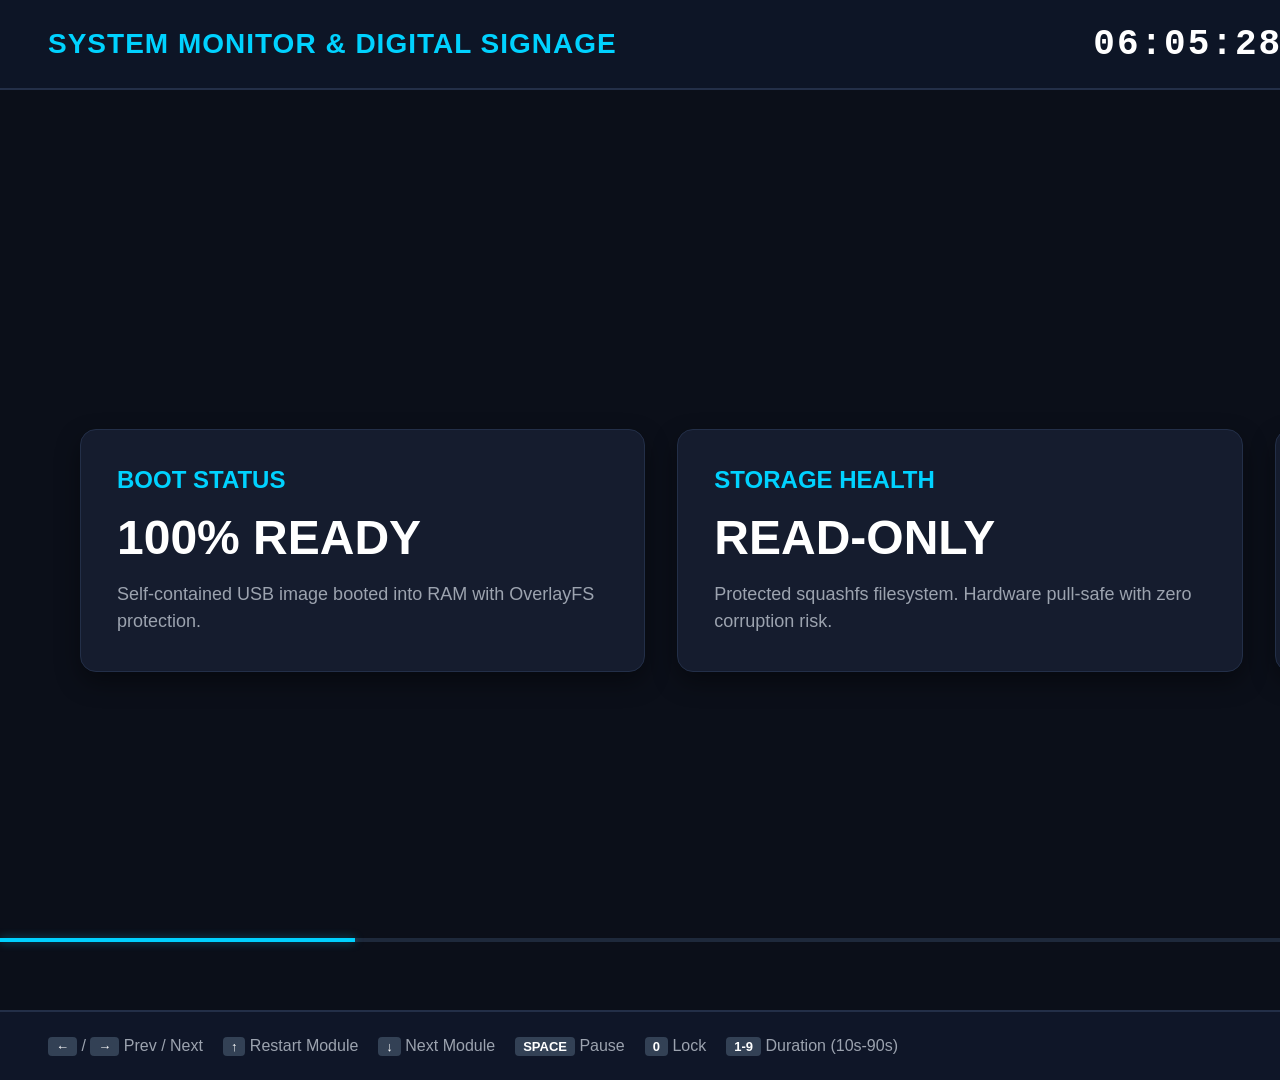
==== content/index.html @ 238fa0e2 "feat: initial commit for autonomous bootable web kiosk USB build system and digital signage display" ====
<!DOCTYPE html>
<html lang="en">
<head>
    <meta charset="UTF-8">
    <meta name="viewport" content="width=1920, height=1080, initial-scale=1.0, maximum-scale=1.0, user-scalable=no">
    <title>Autonomous Kiosk Display</title>
    <link rel="stylesheet" href="css/style.css">
</head>
<body>
    <!-- Top Bar -->
    <header class="kiosk-header">
        <div class="kiosk-title">SYSTEM MONITOR &amp; DIGITAL SIGNAGE</div>
        <div class="kiosk-clock" id="kiosk-clock">00<span class="colon-blink">:</span>00<span class="colon-blink">:</span>00</div>
        <div class="status-badge live" id="status-badge">LIVE (10s)</div>
    </header>

    <!-- Slide Viewport -->
    <main class="kiosk-viewport">
        <!-- Module A: Slide 1 -->
        <section class="slide active" data-module="system">
            <div class="card-grid">
                <div class="info-card">
                    <h3>BOOT STATUS</h3>
                    <div class="metric">100% READY</div>
                    <p>Self-contained USB image booted into RAM with OverlayFS protection.</p>
                </div>
                <div class="info-card">
                    <h3>STORAGE HEALTH</h3>
                    <div class="metric">READ-ONLY</div>
                    <p>Protected squashfs filesystem. Hardware pull-safe with zero corruption risk.</p>
                </div>
                <div class="info-card">
                    <h3>DISPLAY PIPELINE</h3>
                    <div class="metric">1080P 60FPS</div>
                    <p>Chromium kiosk engine with hardware acceleration and auto cursor hiding.</p>
                </div>
            </div>
        </section>

        <!-- Module A: Slide 2 -->
        <section class="slide" data-module="system">
            <div class="card-grid">
                <div class="info-card">
                    <h3>PARTITION SCHEME</h3>
                    <div class="metric">HYBRID DUAL</div>
                    <p>Partition 1: Boot/OS (ISO/SquashFS). Partition 2: KIOSKDATA (FAT32 user assets).</p>
                </div>
                <div class="info-card">
                    <h3>SYSTEM MEMORY</h3>
                    <div class="metric">TMPFS ACTIVE</div>
                    <p>All transient browser logs and caches are written exclusively to volatile RAM.</p>
                </div>
                <div class="info-card">
                    <h3>FAILOVER &amp; RECOVERY</h3>
                    <div class="metric">AUTO-RESTART</div>
                    <p>Process supervisor restarts browser immediately if terminated or crashed.</p>
                </div>
            </div>
        </section>

        <!-- Module B: Slide 3 -->
        <section class="slide" data-module="network">
            <div class="card-grid">
                <div class="info-card">
                    <h3>NETWORK ORCHESTRATION</h3>
                    <div class="metric">STANDALONE</div>
                    <p>Zero internet required. Built-in local web server delivers content directly.</p>
                </div>
                <div class="info-card">
                    <h3>REMOTE MANAGEMENT</h3>
                    <div class="metric">PORT 8080</div>
                    <p>Optional LAN access for administration and remote control triggers.</p>
                </div>
                <div class="info-card">
                    <h3>EXPANSION READY</h3>
                    <div class="metric">PLUG &amp; PLAY</div>
                    <p>Drop custom HTML, JS, and CSS files into the USB drive to update signage.</p>
                </div>
            </div>
        </section>

        <!-- Progress Bar Indicator -->
        <div class="progress-track">
            <div class="progress-fill" id="progress-fill"></div>
        </div>
    </main>

    <!-- Footer Controls Bar -->
    <footer class="kiosk-footer">
        <div class="footer-nav-help">
            <span><span class="key-tag">&larr;</span> / <span class="key-tag">&rarr;</span> Prev / Next</span>
            <span><span class="key-tag">&uarr;</span> Restart Module</span>
            <span><span class="key-tag">&darr;</span> Next Module</span>
            <span><span class="key-tag">SPACE</span> Pause</span>
            <span><span class="key-tag">0</span> Lock</span>
            <span><span class="key-tag">1-9</span> Duration (10s-90s)</span>
        </div>
        <div class="footer-shortcuts">
            <span><span class="key-tag">A</span> Admin</span>
            <span><span class="key-tag">R</span> Remote</span>
        </div>
    </footer>

    <script src="js/kiosk-controller.js"></script>
</body>
</html>
---- content/css/style.css ----
:root {
    --bg-primary: #0b0f19;
    --bg-card: #151c2e;
    --accent-blue: #00d2ff;
    --accent-glow: rgba(0, 210, 255, 0.4);
    --text-main: #f3f4f6;
    --text-muted: #9ca3af;
    --border-color: #232f48;
}

* {
    margin: 0;
    padding: 0;
    box-sizing: border-box;
    user-select: none;
}

body {
    width: 1920px;
    height: 1080px;
    overflow: hidden;
    background-color: var(--bg-primary);
    color: var(--text-main);
    font-family: -apple-system, BlinkMacSystemFont, "Segoe UI", Roboto, "Helvetica Neue", Arial, sans-serif;
    display: flex;
    flex-direction: column;
}

/* Header bar */
.kiosk-header {
    height: 90px;
    width: 100%;
    padding: 0 48px;
    display: flex;
    justify-content: space-between;
    align-items: center;
    border-bottom: 2px solid var(--border-color);
    background: rgba(15, 23, 42, 0.85);
    backdrop-filter: blur(10px);
}

.kiosk-title {
    font-size: 28px;
    font-weight: 700;
    letter-spacing: 1px;
    color: var(--accent-blue);
    white-space: nowrap;
    overflow: hidden;
    text-overflow: ellipsis;
}

/* Clock with blinking colon */
.kiosk-clock {
    font-family: "Courier New", Courier, monospace;
    font-size: 36px;
    font-weight: 700;
    letter-spacing: 2px;
    color: #ffffff;
    white-space: nowrap;
}

.colon-blink {
    animation: blink-animation 1s infinite;
}

@keyframes blink-animation {
    0%, 49% { opacity: 1; }
    50%, 100% { opacity: 0; }
}

/* Status indicator badge */
.status-badge {
    padding: 6px 16px;
    border-radius: 9999px;
    font-size: 14px;
    font-weight: 600;
    text-transform: uppercase;
    letter-spacing: 1px;
    white-space: nowrap;
    background: #1e293b;
    border: 1px solid var(--border-color);
    transition: all 0.2s ease;
}

.status-badge.live {
    color: #10b981;
    border-color: #059669;
}

.status-badge.paused {
    color: #f59e0b;
    border-color: #d97706;
}

.status-badge.locked {
    color: #ef4444;
    border-color: #dc2626;
}

/* Main presentation canvas */
.kiosk-viewport {
    position: relative;
    flex: 1;
    width: 100%;
    height: calc(1080px - 90px - 70px);
    overflow: hidden;
}

.slide {
    position: absolute;
    top: 0;
    left: 0;
    width: 100%;
    height: 100%;
    padding: 48px;
    display: none;
    opacity: 0;
    transition: opacity 0.4s ease-in-out;
}

.slide.active {
    display: flex;
    flex-direction: column;
    justify-content: center;
    align-items: center;
    opacity: 1;
}

.card-grid {
    display: grid;
    grid-template-columns: repeat(3, 1fr);
    gap: 32px;
    width: 100%;
    max-width: 1760px;
}

.info-card {
    background: var(--bg-card);
    border: 1px solid var(--border-color);
    border-radius: 16px;
    padding: 36px;
    display: flex;
    flex-direction: column;
    gap: 16px;
    box-shadow: 0 10px 25px rgba(0, 0, 0, 0.4);
}

.info-card h3 {
    font-size: 24px;
    color: var(--accent-blue);
    white-space: nowrap;
    overflow: hidden;
    text-overflow: ellipsis;
}

.info-card p {
    font-size: 18px;
    line-height: 1.5;
    color: var(--text-muted);
}

.info-card .metric {
    font-size: 48px;
    font-weight: 800;
    color: #ffffff;
    white-space: nowrap;
    overflow: hidden;
    text-overflow: ellipsis;
}

/* Footer / Progress bar */
.kiosk-footer {
    height: 70px;
    width: 100%;
    padding: 0 48px;
    display: flex;
    justify-content: space-between;
    align-items: center;
    border-top: 2px solid var(--border-color);
    background: rgba(15, 23, 42, 0.95);
    font-size: 16px;
    color: var(--text-muted);
    white-space: nowrap;
}

.footer-nav-help {
    display: flex;
    gap: 20px;
}

.key-tag {
    background: #334155;
    color: #ffffff;
    padding: 2px 8px;
    border-radius: 4px;
    font-size: 13px;
    font-weight: 700;
}

.progress-track {
    position: absolute;
    bottom: 68px;
    left: 0;
    width: 100%;
    height: 4px;
    background: #1e293b;
}

.progress-fill {
    height: 100%;
    width: 0%;
    background: var(--accent-blue);
    box-shadow: 0 0 10px var(--accent-glow);
    transition: width 0.1s linear;
}
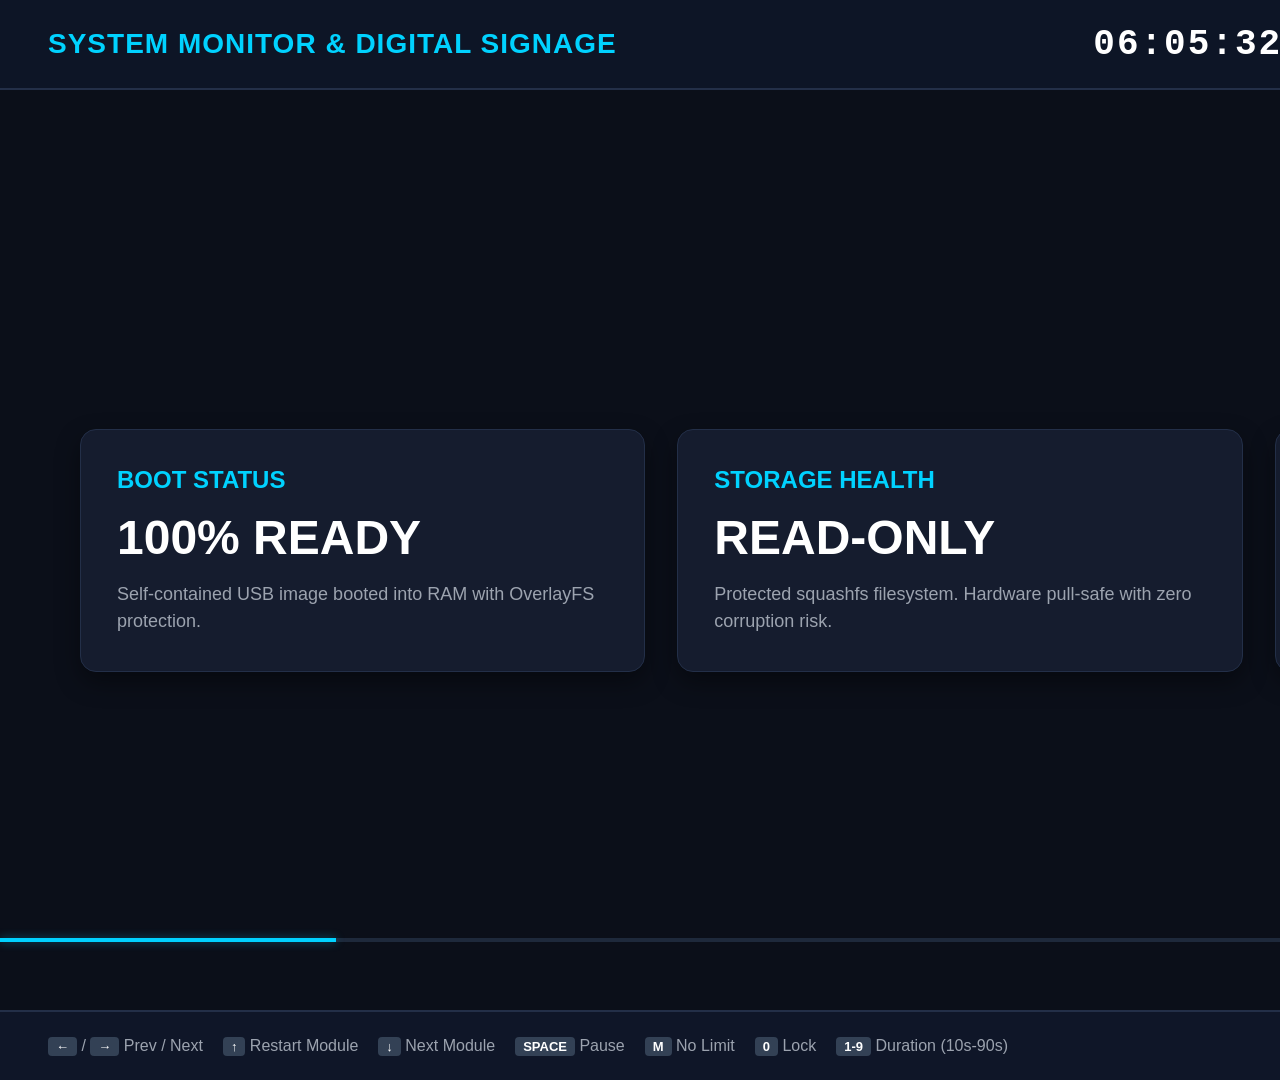
==== commit fab8df16: "feat: add no time limit (manual mode) on slides with M shortcut and admin setting" ====
--- a/content/index.html
+++ b/content/index.html
@@ -92,6 +92,7 @@
             <span><span class="key-tag">&uarr;</span> Restart Module</span>
             <span><span class="key-tag">&darr;</span> Next Module</span>
             <span><span class="key-tag">SPACE</span> Pause</span>
+            <span><span class="key-tag">M</span> No Limit</span>
             <span><span class="key-tag">0</span> Lock</span>
             <span><span class="key-tag">1-9</span> Duration (10s-90s)</span>
         </div>
--- a/content/css/style.css
+++ b/content/css/style.css
@@ -97,6 +97,11 @@
     border-color: #dc2626;
 }
 
+.status-badge.manual {
+    color: #38bdf8;
+    border-color: #0284c7;
+}
+
 /* Main presentation canvas */
 .kiosk-viewport {
     position: relative;
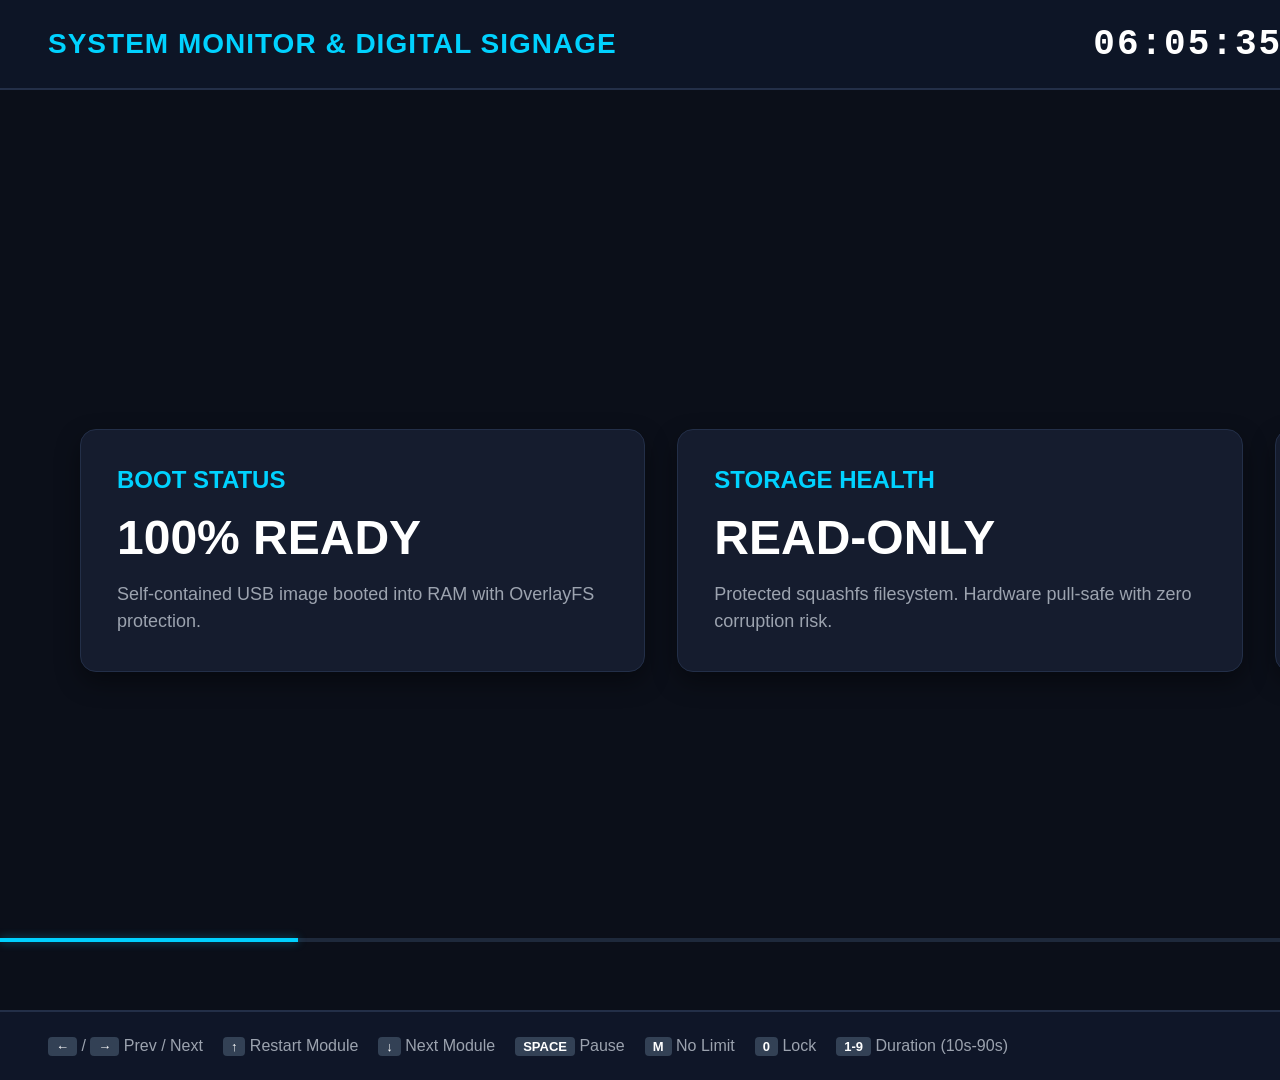
==== commit 9a1e6ab5: "feat: add multi-url slide rotator in admin and embed ct-wea1 weather project as default module" ====
--- a/content/index.html
+++ b/content/index.html
@@ -58,7 +58,12 @@
             </div>
         </section>
 
-        <!-- Module B: Slide 3 -->
+        <!-- Module B: Weather (ct-wea1) -->
+        <section class="slide" data-module="weather" style="padding: 0; width: 100%; height: 100%;">
+            <iframe src="weather.html" style="width: 100%; height: 100%; border: none; overflow: hidden; display: block;" title="Christchurch Weather Display"></iframe>
+        </section>
+
+        <!-- Module C: Network -->
         <section class="slide" data-module="network">
             <div class="card-grid">
                 <div class="info-card">
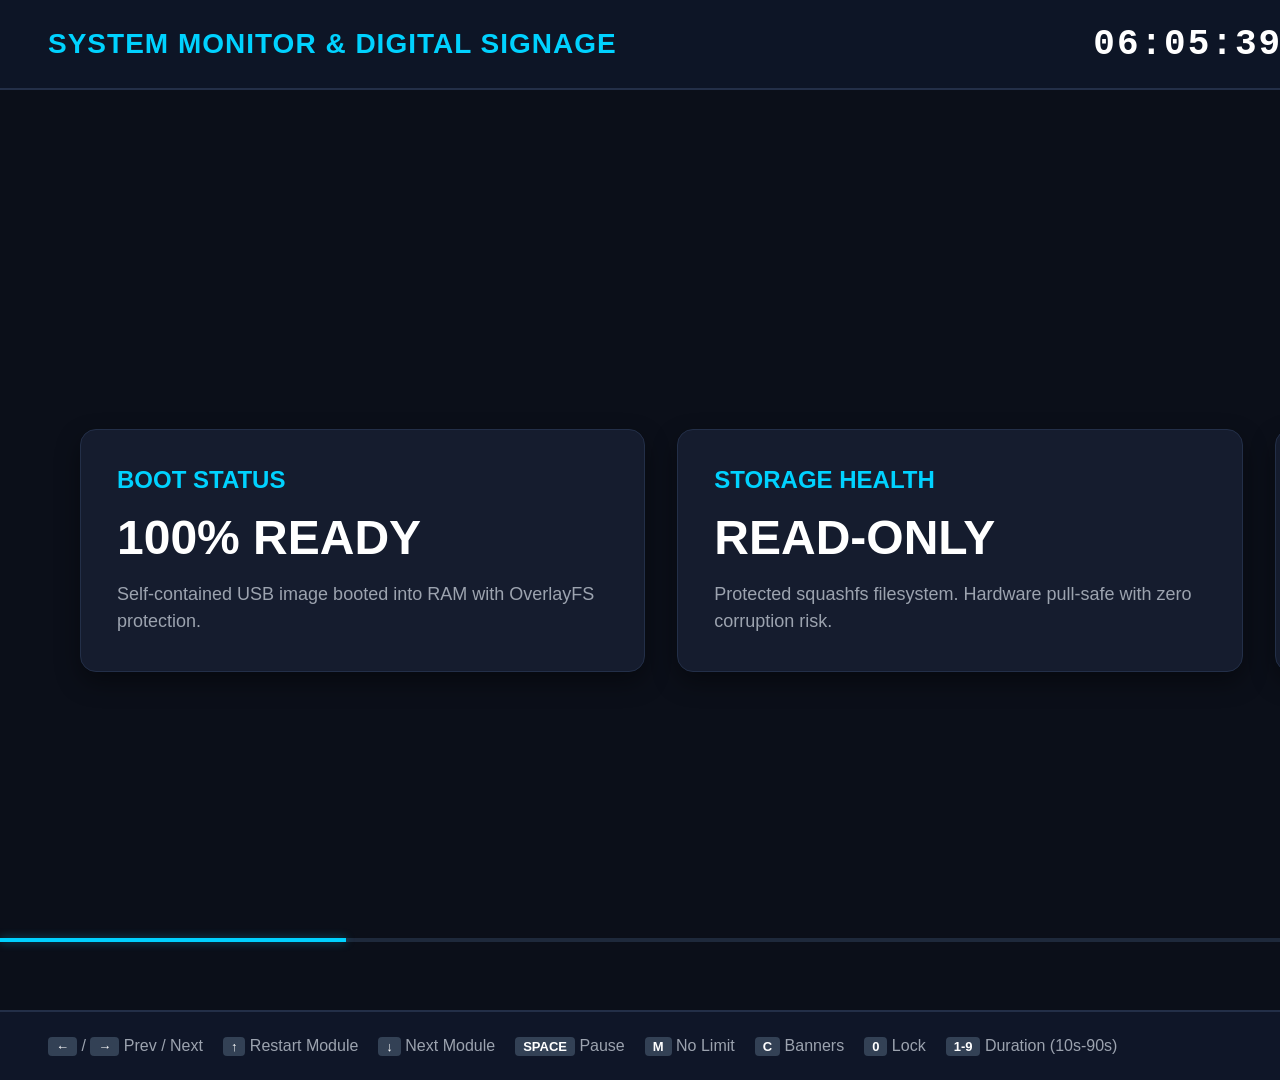
==== commit d16b9fc0: "feat: add 'C' keypress shortcut to hide top and bottom banners for clean fullscreen view" ====
--- a/content/index.html
+++ b/content/index.html
@@ -98,6 +98,7 @@
             <span><span class="key-tag">&darr;</span> Next Module</span>
             <span><span class="key-tag">SPACE</span> Pause</span>
             <span><span class="key-tag">M</span> No Limit</span>
+            <span><span class="key-tag">C</span> Banners</span>
             <span><span class="key-tag">0</span> Lock</span>
             <span><span class="key-tag">1-9</span> Duration (10s-90s)</span>
         </div>
--- a/content/css/style.css
+++ b/content/css/style.css
@@ -111,6 +111,17 @@
     overflow: hidden;
 }
 
+/* Clean Mode (Hide Top/Bottom Banners) */
+body.hide-banners .kiosk-header,
+body.hide-banners .kiosk-footer,
+body.hide-banners .progress-track {
+    display: none !important;
+}
+
+body.hide-banners .kiosk-viewport {
+    height: 1080px !important;
+}
+
 .slide {
     position: absolute;
     top: 0;
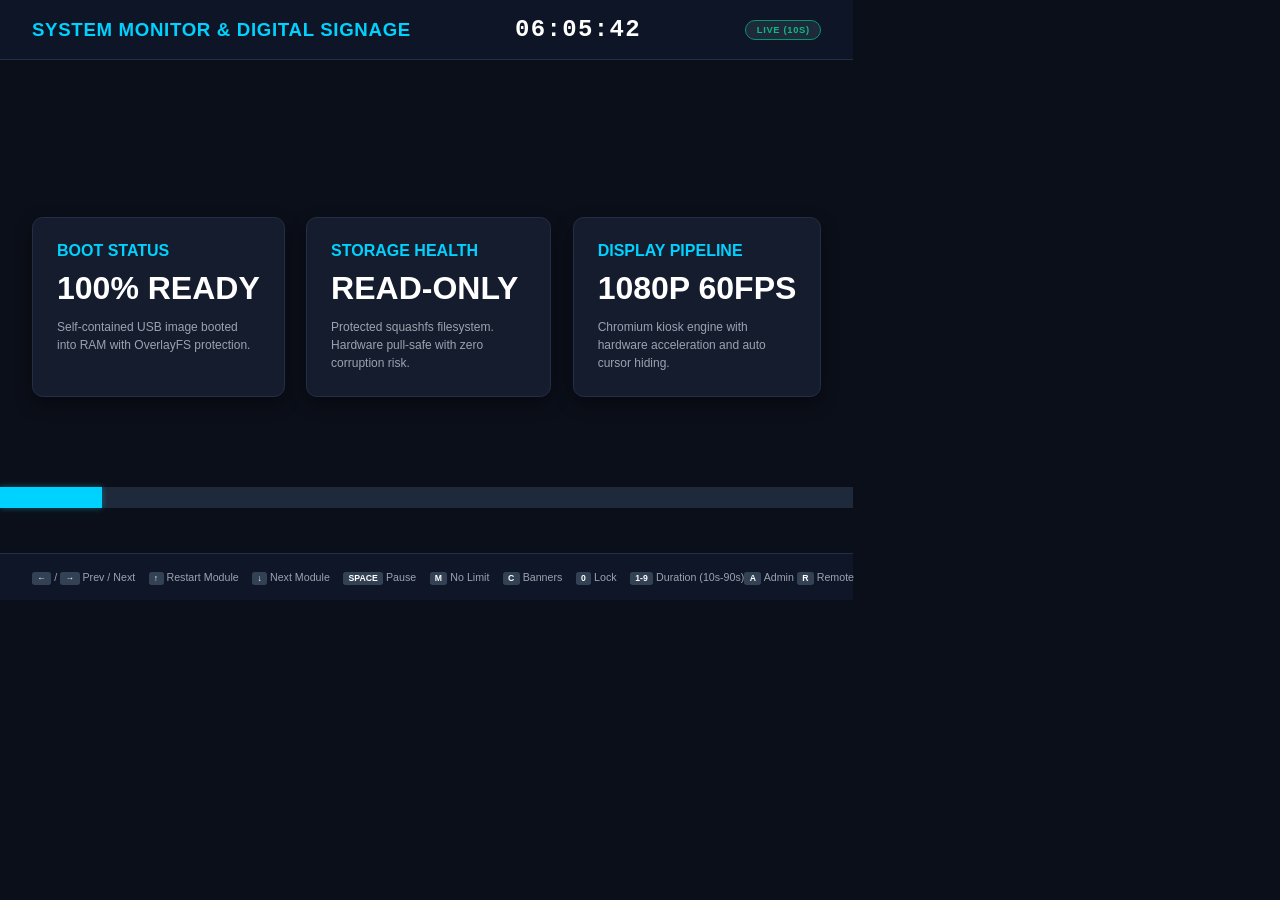
==== commit af3b2301: "fix(display): enforce 1080p GOP modes and dynamic viewport zoom scaling" ====
--- a/content/index.html
+++ b/content/index.html
@@ -2,7 +2,7 @@
 <html lang="en">
 <head>
     <meta charset="UTF-8">
-    <meta name="viewport" content="width=1920, height=1080, initial-scale=1.0, maximum-scale=1.0, user-scalable=no">
+    <meta name="viewport" content="width=device-width, initial-scale=1.0, maximum-scale=1.0, user-scalable=no">
     <title>Autonomous Kiosk Display</title>
     <link rel="stylesheet" href="css/style.css">
 </head>
--- a/content/css/style.css
+++ b/content/css/style.css
@@ -16,8 +16,10 @@
 }
 
 body {
-    width: 1920px;
-    height: 1080px;
+    width: 100vw;
+    height: 100vh;
+    max-width: 100vw;
+    max-height: 100vh;
     overflow: hidden;
     background-color: var(--bg-primary);
     color: var(--text-main);
@@ -107,7 +109,7 @@
     position: relative;
     flex: 1;
     width: 100%;
-    height: calc(1080px - 90px - 70px);
+    height: calc(100vh - 90px - 70px);
     overflow: hidden;
 }
 
@@ -119,7 +121,7 @@
 }
 
 body.hide-banners .kiosk-viewport {
-    height: 1080px !important;
+    height: 100vh !important;
 }
 
 .slide {
@@ -218,7 +220,7 @@
     bottom: 68px;
     left: 0;
     width: 100%;
-    height: 4px;
+    height: 32px;
     background: #1e293b;
 }
 
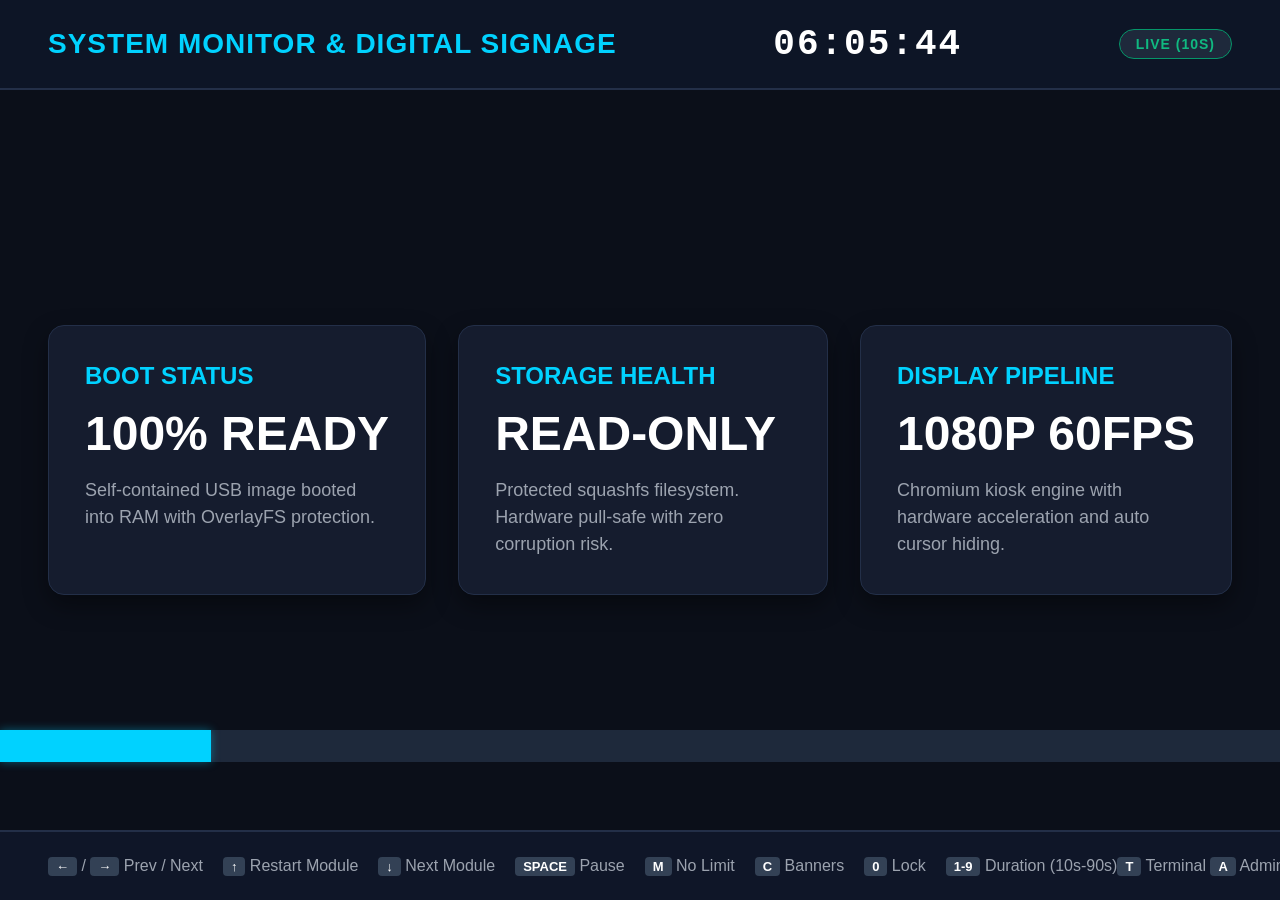
==== commit 5c000962: "feat(os): add native OS functions (WiFi manager, diagnostics terminal, resolution switcher, GRUB pow" ====
--- a/content/index.html
+++ b/content/index.html
@@ -103,6 +103,7 @@
             <span><span class="key-tag">1-9</span> Duration (10s-90s)</span>
         </div>
         <div class="footer-shortcuts">
+            <span><span class="key-tag">T</span> Terminal</span>
             <span><span class="key-tag">A</span> Admin</span>
             <span><span class="key-tag">R</span> Remote</span>
         </div>
--- a/content/css/style.css
+++ b/content/css/style.css
@@ -15,11 +15,11 @@
     user-select: none;
 }
 
-body {
-    width: 100vw;
-    height: 100vh;
-    max-width: 100vw;
-    max-height: 100vh;
+html, body {
+    width: 100%;
+    height: 100%;
+    margin: 0;
+    padding: 0;
     overflow: hidden;
     background-color: var(--bg-primary);
     color: var(--text-main);
@@ -109,7 +109,7 @@
     position: relative;
     flex: 1;
     width: 100%;
-    height: calc(100vh - 90px - 70px);
+    height: 100%;
     overflow: hidden;
 }
 
@@ -121,7 +121,7 @@
 }
 
 body.hide-banners .kiosk-viewport {
-    height: 100vh !important;
+    height: 100% !important;
 }
 
 .slide {
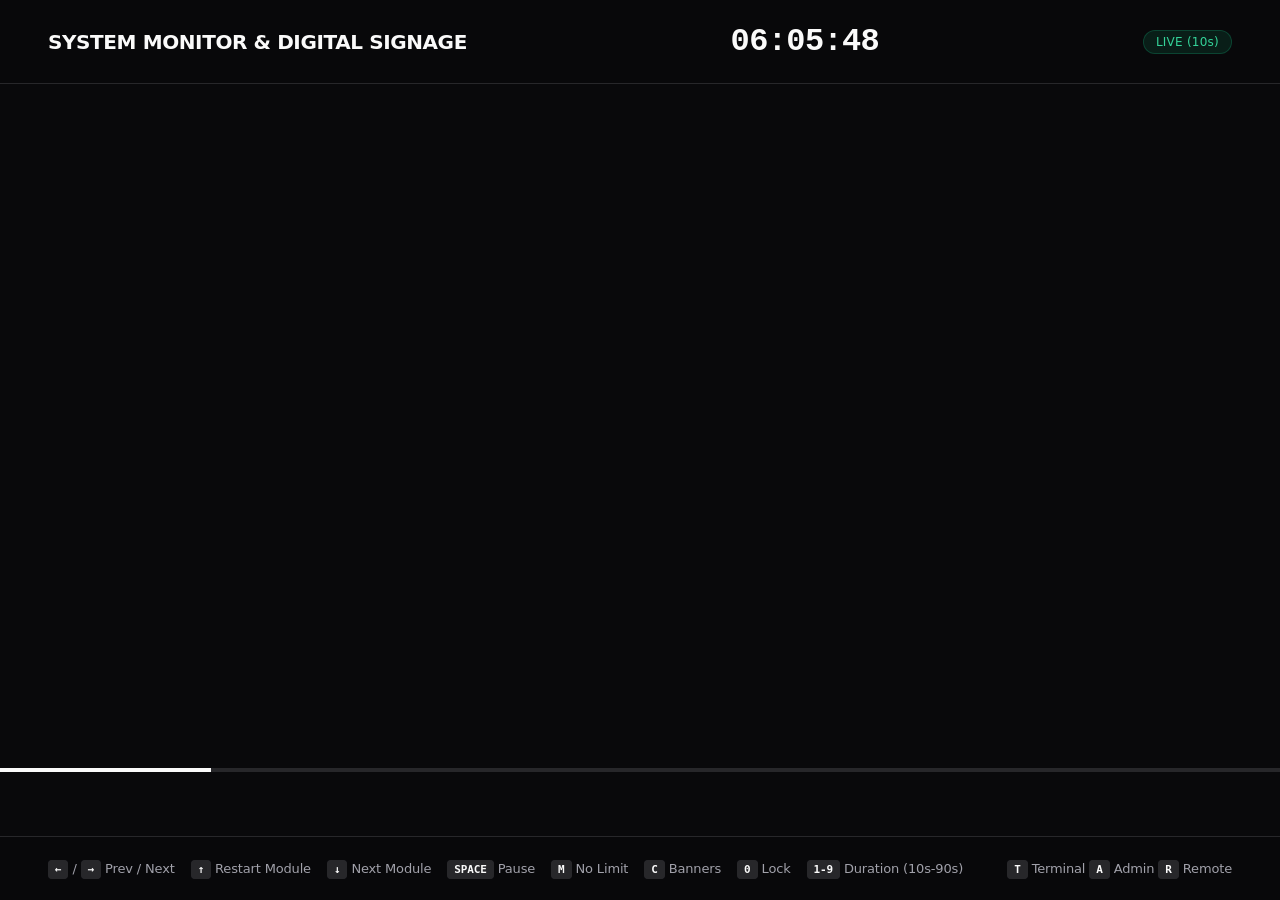
==== commit bc9bdd56: "feat: default slideshow to _ct-MATRIX & ct-wea1, enable mouse pointer support, and add keyboard Ente" ====
--- a/content/index.html
+++ b/content/index.html
@@ -16,72 +16,14 @@
 
     <!-- Slide Viewport -->
     <main class="kiosk-viewport">
-        <!-- Module A: Slide 1 -->
-        <section class="slide active" data-module="system">
-            <div class="card-grid">
-                <div class="info-card">
-                    <h3>BOOT STATUS</h3>
-                    <div class="metric">100% READY</div>
-                    <p>Self-contained USB image booted into RAM with OverlayFS protection.</p>
-                </div>
-                <div class="info-card">
-                    <h3>STORAGE HEALTH</h3>
-                    <div class="metric">READ-ONLY</div>
-                    <p>Protected squashfs filesystem. Hardware pull-safe with zero corruption risk.</p>
-                </div>
-                <div class="info-card">
-                    <h3>DISPLAY PIPELINE</h3>
-                    <div class="metric">1080P 60FPS</div>
-                    <p>Chromium kiosk engine with hardware acceleration and auto cursor hiding.</p>
-                </div>
-            </div>
-        </section>
-
-        <!-- Module A: Slide 2 -->
-        <section class="slide" data-module="system">
-            <div class="card-grid">
-                <div class="info-card">
-                    <h3>PARTITION SCHEME</h3>
-                    <div class="metric">HYBRID DUAL</div>
-                    <p>Partition 1: Boot/OS (ISO/SquashFS). Partition 2: KIOSKDATA (FAT32 user assets).</p>
-                </div>
-                <div class="info-card">
-                    <h3>SYSTEM MEMORY</h3>
-                    <div class="metric">TMPFS ACTIVE</div>
-                    <p>All transient browser logs and caches are written exclusively to volatile RAM.</p>
-                </div>
-                <div class="info-card">
-                    <h3>FAILOVER &amp; RECOVERY</h3>
-                    <div class="metric">AUTO-RESTART</div>
-                    <p>Process supervisor restarts browser immediately if terminated or crashed.</p>
-                </div>
-            </div>
+        <!-- Module A: _ct-MATRIX -->
+        <section class="slide active" data-module="matrix" style="padding: 0; width: 100%; height: 100%;">
+            <iframe src="https://mrmegatronix.github.io/_ct-MATRIX/" style="width: 100%; height: 100%; border: none; overflow: hidden; display: block;" title="_ct-MATRIX"></iframe>
         </section>
 
         <!-- Module B: Weather (ct-wea1) -->
         <section class="slide" data-module="weather" style="padding: 0; width: 100%; height: 100%;">
-            <iframe src="weather.html" style="width: 100%; height: 100%; border: none; overflow: hidden; display: block;" title="Christchurch Weather Display"></iframe>
-        </section>
-
-        <!-- Module C: Network -->
-        <section class="slide" data-module="network">
-            <div class="card-grid">
-                <div class="info-card">
-                    <h3>NETWORK ORCHESTRATION</h3>
-                    <div class="metric">STANDALONE</div>
-                    <p>Zero internet required. Built-in local web server delivers content directly.</p>
-                </div>
-                <div class="info-card">
-                    <h3>REMOTE MANAGEMENT</h3>
-                    <div class="metric">PORT 8080</div>
-                    <p>Optional LAN access for administration and remote control triggers.</p>
-                </div>
-                <div class="info-card">
-                    <h3>EXPANSION READY</h3>
-                    <div class="metric">PLUG &amp; PLAY</div>
-                    <p>Drop custom HTML, JS, and CSS files into the USB drive to update signage.</p>
-                </div>
-            </div>
+            <iframe src="weather.html" style="width: 100%; height: 100%; border: none; overflow: hidden; display: block;" title="Christchurch Weather Display (ct-wea1)"></iframe>
         </section>
 
         <!-- Progress Bar Indicator -->
--- a/content/css/style.css
+++ b/content/css/style.css
@@ -1,11 +1,33 @@
 :root {
-    --bg-primary: #0b0f19;
-    --bg-card: #151c2e;
-    --accent-blue: #00d2ff;
-    --accent-glow: rgba(0, 210, 255, 0.4);
-    --text-main: #f3f4f6;
-    --text-muted: #9ca3af;
-    --border-color: #232f48;
+    --background: #09090b;
+    --foreground: #fafafa;
+    --card: #18181b;
+    --card-foreground: #fafafa;
+    --popover: #18181b;
+    --popover-foreground: #fafafa;
+    --primary: #fafafa;
+    --primary-foreground: #18181b;
+    --secondary: #27272a;
+    --secondary-foreground: #fafafa;
+    --muted: #27272a;
+    --muted-foreground: #a1a1aa;
+    --accent: #27272a;
+    --accent-foreground: #fafafa;
+    --destructive: #ef4444;
+    --destructive-foreground: #fafafa;
+    --border: #27272a;
+    --input: #27272a;
+    --ring: #d4d4d8;
+    --radius: 0.5rem;
+
+    /* Legacy mapping for components */
+    --bg-primary: var(--background);
+    --bg-card: var(--card);
+    --accent-blue: #38bdf8;
+    --accent-glow: rgba(56, 189, 248, 0.25);
+    --text-main: var(--foreground);
+    --text-muted: var(--muted-foreground);
+    --border-color: var(--border);
 }
 
 * {
@@ -13,6 +35,7 @@
     padding: 0;
     box-sizing: border-box;
     user-select: none;
+    border-color: var(--border);
 }
 
 html, body {
@@ -21,31 +44,32 @@
     margin: 0;
     padding: 0;
     overflow: hidden;
-    background-color: var(--bg-primary);
-    color: var(--text-main);
-    font-family: -apple-system, BlinkMacSystemFont, "Segoe UI", Roboto, "Helvetica Neue", Arial, sans-serif;
+    background-color: var(--background);
+    color: var(--foreground);
+    font-family: ui-sans-serif, system-ui, -apple-system, BlinkMacSystemFont, "Segoe UI", Roboto, "Helvetica Neue", Arial, sans-serif;
+    letter-spacing: -0.01em;
     display: flex;
     flex-direction: column;
 }
 
 /* Header bar */
 .kiosk-header {
-    height: 90px;
+    height: 84px;
     width: 100%;
     padding: 0 48px;
     display: flex;
     justify-content: space-between;
     align-items: center;
-    border-bottom: 2px solid var(--border-color);
-    background: rgba(15, 23, 42, 0.85);
-    backdrop-filter: blur(10px);
+    border-bottom: 1px solid var(--border);
+    background: rgba(9, 9, 11, 0.8);
+    backdrop-filter: blur(12px);
 }
 
 .kiosk-title {
-    font-size: 28px;
-    font-weight: 700;
-    letter-spacing: 1px;
-    color: var(--accent-blue);
+    font-size: 20px;
+    font-weight: 600;
+    letter-spacing: -0.02em;
+    color: var(--foreground);
     white-space: nowrap;
     overflow: hidden;
     text-overflow: ellipsis;
@@ -53,11 +77,11 @@
 
 /* Clock with blinking colon */
 .kiosk-clock {
-    font-family: "Courier New", Courier, monospace;
-    font-size: 36px;
-    font-weight: 700;
-    letter-spacing: 2px;
-    color: #ffffff;
+    font-family: ui-monospace, SFMono-Regular, Menlo, Monaco, Consolas, "Liberation Mono", monospace;
+    font-size: 32px;
+    font-weight: 600;
+    letter-spacing: -0.02em;
+    color: var(--foreground);
     white-space: nowrap;
 }
 
@@ -67,41 +91,47 @@
 
 @keyframes blink-animation {
     0%, 49% { opacity: 1; }
-    50%, 100% { opacity: 0; }
-}
-
-/* Status indicator badge */
+    50%, 100% { opacity: 0.2; }
+}
+
+/* Status indicator badge (shadcn/ui Badge) */
 .status-badge {
-    padding: 6px 16px;
+    display: inline-flex;
+    align-items: center;
+    padding: 4px 12px;
     border-radius: 9999px;
-    font-size: 14px;
-    font-weight: 600;
-    text-transform: uppercase;
-    letter-spacing: 1px;
-    white-space: nowrap;
-    background: #1e293b;
-    border: 1px solid var(--border-color);
+    font-size: 12px;
+    font-weight: 500;
+    letter-spacing: 0.02em;
+    white-space: nowrap;
+    background: var(--secondary);
+    color: var(--secondary-foreground);
+    border: 1px solid var(--border);
     transition: all 0.2s ease;
 }
 
 .status-badge.live {
-    color: #10b981;
-    border-color: #059669;
+    background: rgba(16, 185, 129, 0.12);
+    color: #34d399;
+    border-color: rgba(16, 185, 129, 0.25);
 }
 
 .status-badge.paused {
-    color: #f59e0b;
-    border-color: #d97706;
+    background: rgba(245, 158, 11, 0.12);
+    color: #fbbf24;
+    border-color: rgba(245, 158, 11, 0.25);
 }
 
 .status-badge.locked {
-    color: #ef4444;
-    border-color: #dc2626;
+    background: rgba(239, 68, 68, 0.12);
+    color: #f87171;
+    border-color: rgba(239, 68, 68, 0.25);
 }
 
 .status-badge.manual {
+    background: rgba(56, 189, 248, 0.12);
     color: #38bdf8;
-    border-color: #0284c7;
+    border-color: rgba(56, 189, 248, 0.25);
 }
 
 /* Main presentation canvas */
@@ -147,87 +177,101 @@
 .card-grid {
     display: grid;
     grid-template-columns: repeat(3, 1fr);
-    gap: 32px;
-    width: 100%;
-    max-width: 1760px;
-}
-
+    gap: 24px;
+    width: 100%;
+    max-width: 1680px;
+}
+
+/* shadcn/ui Card Component */
 .info-card {
-    background: var(--bg-card);
-    border: 1px solid var(--border-color);
-    border-radius: 16px;
-    padding: 36px;
+    background: var(--card);
+    border: 1px solid var(--border);
+    border-radius: var(--radius);
+    padding: 32px;
     display: flex;
     flex-direction: column;
     gap: 16px;
-    box-shadow: 0 10px 25px rgba(0, 0, 0, 0.4);
+    box-shadow: 0 1px 3px 0 rgba(0, 0, 0, 0.3), 0 1px 2px -1px rgba(0, 0, 0, 0.3);
+    transition: border-color 0.2s ease, box-shadow 0.2s ease;
+}
+
+.info-card:hover {
+    border-color: #3f3f46;
 }
 
 .info-card h3 {
-    font-size: 24px;
-    color: var(--accent-blue);
+    font-size: 14px;
+    font-weight: 500;
+    letter-spacing: 0.04em;
+    text-transform: uppercase;
+    color: var(--muted-foreground);
     white-space: nowrap;
     overflow: hidden;
     text-overflow: ellipsis;
 }
 
 .info-card p {
-    font-size: 18px;
-    line-height: 1.5;
-    color: var(--text-muted);
+    font-size: 15px;
+    line-height: 1.6;
+    color: var(--muted-foreground);
 }
 
 .info-card .metric {
-    font-size: 48px;
-    font-weight: 800;
-    color: #ffffff;
+    font-size: 40px;
+    font-weight: 600;
+    letter-spacing: -0.03em;
+    color: var(--foreground);
     white-space: nowrap;
     overflow: hidden;
     text-overflow: ellipsis;
 }
 
-/* Footer / Progress bar */
+/* Footer / Progress bar (shadcn/ui subtle styling) */
 .kiosk-footer {
-    height: 70px;
+    height: 64px;
     width: 100%;
     padding: 0 48px;
     display: flex;
     justify-content: space-between;
     align-items: center;
-    border-top: 2px solid var(--border-color);
-    background: rgba(15, 23, 42, 0.95);
-    font-size: 16px;
-    color: var(--text-muted);
+    border-top: 1px solid var(--border);
+    background: rgba(9, 9, 11, 0.85);
+    backdrop-filter: blur(12px);
+    font-size: 13px;
+    color: var(--muted-foreground);
     white-space: nowrap;
 }
 
 .footer-nav-help {
     display: flex;
-    gap: 20px;
-}
-
+    gap: 16px;
+}
+
+/* shadcn/ui Kbd / Badge */
 .key-tag {
-    background: #334155;
-    color: #ffffff;
-    padding: 2px 8px;
+    background: var(--secondary);
+    color: var(--foreground);
+    border: 1px solid var(--border);
+    padding: 2px 6px;
     border-radius: 4px;
-    font-size: 13px;
-    font-weight: 700;
-}
-
+    font-size: 11px;
+    font-family: ui-monospace, SFMono-Regular, monospace;
+    font-weight: 600;
+}
+
+/* shadcn/ui Progress component */
 .progress-track {
     position: absolute;
-    bottom: 68px;
+    bottom: 64px;
     left: 0;
     width: 100%;
-    height: 32px;
-    background: #1e293b;
+    height: 4px;
+    background: var(--secondary);
 }
 
 .progress-fill {
     height: 100%;
     width: 0%;
-    background: var(--accent-blue);
-    box-shadow: 0 0 10px var(--accent-glow);
+    background: var(--foreground);
     transition: width 0.1s linear;
 }
